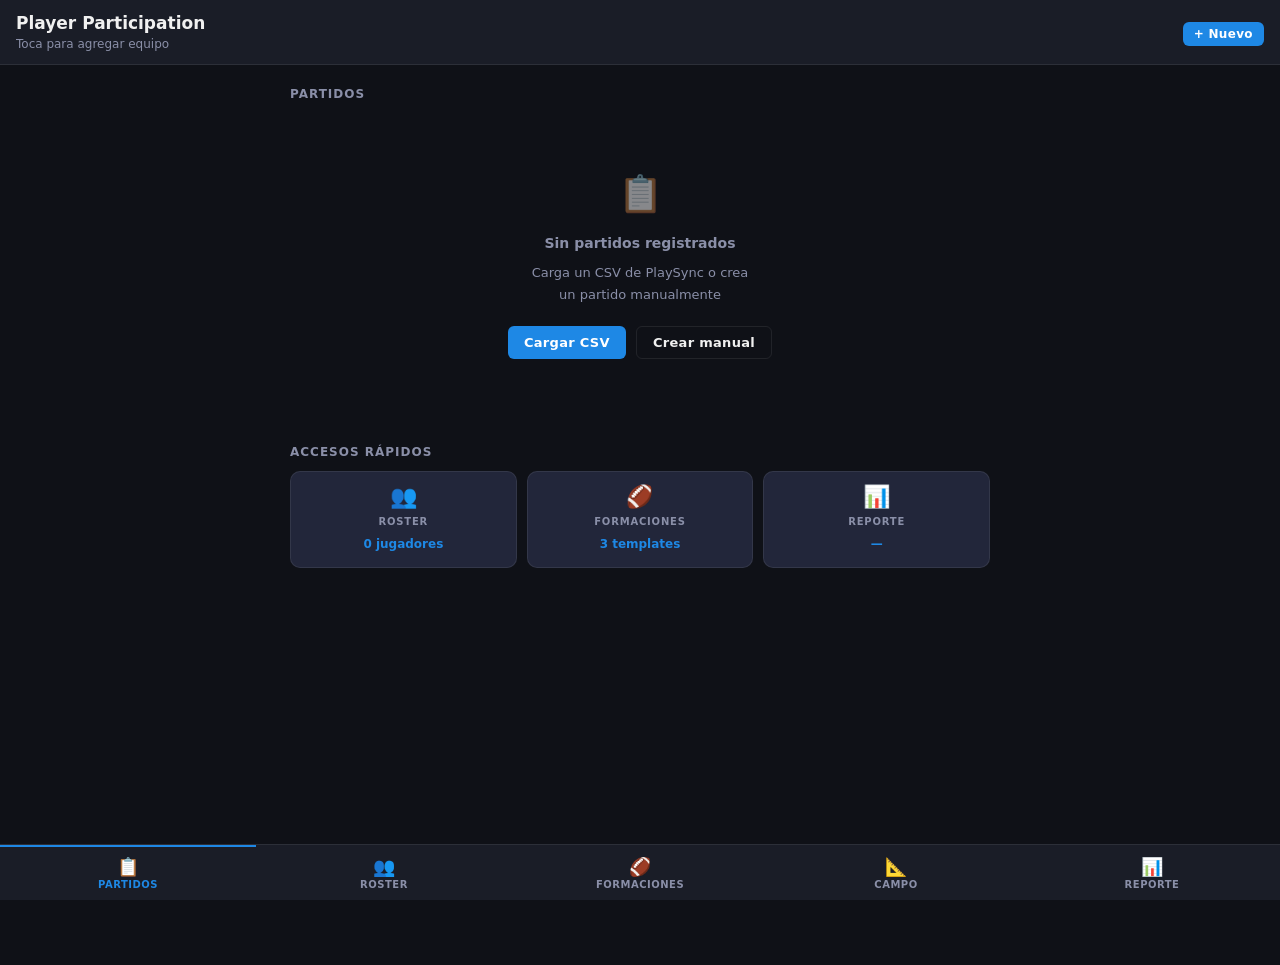
==== index.html @ b18ea70d "Add files via upload" ====
<!DOCTYPE html>
<html lang="es">
<head>
  <meta charset="UTF-8">
  <meta name="viewport" content="width=device-width, initial-scale=1.0, user-scalable=no">
  <title>Player Participation</title>
  <link rel="stylesheet" href="styles.css">
  <style>
    /* ── PAGE-SPECIFIC STYLES ── */

    /* Header */
    .app-header {
      display: flex;
      align-items: center;
      gap: 10px;
      padding: 14px 16px 10px;
      border-bottom: 1px solid var(--border);
      background: var(--bg-panel);
      position: sticky;
      top: 0;
      z-index: 20;
    }
    .app-header-brand { flex: 1; min-width: 0; }
    .app-header-brand h1 {
      font-size: 17px;
      font-weight: 800;
      line-height: 1.1;
      white-space: nowrap;
      overflow: hidden;
      text-overflow: ellipsis;
    }
    .team-name-wrap {
      display: flex;
      align-items: center;
      gap: 4px;
      margin-top: 2px;
    }
    .team-name-display {
      font-size: 12px;
      color: var(--text-muted);
      cursor: pointer;
      border-bottom: 1px dashed transparent;
      transition: border-color .15s;
      white-space: nowrap;
      overflow: hidden;
      text-overflow: ellipsis;
      max-width: 200px;
    }
    .team-name-display:hover { border-bottom-color: var(--text-muted); }
    .team-name-input {
      font-size: 12px;
      padding: 2px 6px;
      background: var(--bg-card);
      border: 1px solid var(--accent);
      border-radius: 4px;
      color: var(--text-primary);
      width: 180px;
    }
    .team-name-input:focus { outline: none; }

    /* Games list */
    .games-section {
      padding: 16px;
      max-width: 700px;
      margin: 0 auto;
      width: 100%;
    }
    .games-section-title {
      font-size: 12px;
      font-weight: 700;
      text-transform: uppercase;
      letter-spacing: 1px;
      color: var(--text-muted);
      margin-bottom: 12px;
    }
    .game-list { display: flex; flex-direction: column; gap: 10px; }

    /* Game card */
    .game-card {
      background: var(--bg-card);
      border-radius: var(--radius-md);
      padding: 14px 15px;
      border: 1px solid var(--border);
      cursor: pointer;
      transition: border-color .2s;
      -webkit-tap-highlight-color: transparent;
    }
    .game-card:hover { border-color: rgba(255,255,255,.18); }
    .game-card.is-current { border-color: var(--accent); }
    .game-card-top {
      display: flex;
      align-items: flex-start;
      justify-content: space-between;
      gap: 10px;
      margin-bottom: 8px;
    }
    .game-card-rival {
      font-size: 15px;
      font-weight: 700;
      line-height: 1.2;
    }
    .game-card-date {
      font-size: 11px;
      color: var(--text-muted);
      white-space: nowrap;
    }
    .game-card-meta {
      display: flex;
      align-items: center;
      gap: 8px;
      flex-wrap: wrap;
      font-size: 12px;
      color: var(--text-muted);
      margin-bottom: 10px;
    }
    .game-card-meta .sep { opacity: .4; }
    .status-dot {
      display: inline-flex;
      align-items: center;
      gap: 4px;
      font-size: 11px;
      font-weight: 700;
    }
    .status-dot::before {
      content: '';
      width: 7px;
      height: 7px;
      border-radius: 50%;
      flex-shrink: 0;
    }
    .status-dot.active::before  { background: var(--warn); }
    .status-dot.done::before    { background: var(--success); }
    .status-dot.active { color: var(--warn); }
    .status-dot.done   { color: var(--success); }

    .progress-bar-wrap {
      height: 4px;
      background: rgba(255,255,255,.08);
      border-radius: 2px;
      margin-bottom: 10px;
      overflow: hidden;
    }
    .progress-bar-fill {
      height: 100%;
      border-radius: 2px;
      background: var(--accent);
      transition: width .3s;
    }
    .progress-bar-fill.full { background: var(--success); }

    .game-card-actions {
      display: flex;
      align-items: center;
      justify-content: space-between;
      gap: 8px;
    }
    .game-card-plays {
      font-size: 12px;
      color: var(--text-muted);
    }
    .game-card-plays strong { color: var(--text-primary); }

    /* Empty state */
    .empty-ctas {
      display: flex;
      gap: 10px;
      justify-content: center;
      margin-top: 1.25rem;
      flex-wrap: wrap;
    }

    /* Quick access */
    .quick-grid {
      display: grid;
      grid-template-columns: repeat(3, 1fr);
      gap: 10px;
      padding: 0 16px 16px;
      max-width: 700px;
      margin: 0 auto;
      width: 100%;
    }
    .quick-card {
      background: var(--bg-card);
      border-radius: var(--radius-md);
      padding: 14px 10px;
      border: 1px solid var(--border);
      display: flex;
      flex-direction: column;
      align-items: center;
      gap: 6px;
      cursor: pointer;
      text-decoration: none;
      color: var(--text-primary);
      transition: border-color .15s;
      -webkit-tap-highlight-color: transparent;
      text-align: center;
    }
    .quick-card:hover { border-color: rgba(255,255,255,.2); }
    .quick-card-icon { font-size: 22px; line-height: 1; }
    .quick-card-label {
      font-size: 10px;
      font-weight: 800;
      text-transform: uppercase;
      letter-spacing: .8px;
      color: var(--text-muted);
    }
    .quick-card-stat {
      font-size: 12px;
      color: var(--accent);
      font-weight: 600;
    }

    /* Modal tabs */
    .modal-tabs {
      display: flex;
      border-radius: var(--radius-sm);
      overflow: hidden;
      border: 1px solid var(--border);
      margin-bottom: 1.25rem;
    }
    .modal-tab-btn {
      flex: 1;
      padding: 8px 12px;
      font-size: 12px;
      font-weight: 700;
      letter-spacing: .3px;
      border: none;
      background: rgba(255,255,255,.04);
      color: var(--text-muted);
      cursor: pointer;
      transition: background .15s, color .15s;
    }
    .modal-tab-btn.active {
      background: var(--accent);
      color: #fff;
    }

    /* Dropzone */
    .dropzone {
      border: 2px dashed rgba(255,255,255,.2);
      border-radius: var(--radius-md);
      padding: 28px 16px;
      text-align: center;
      cursor: pointer;
      transition: border-color .2s, background .2s;
      color: var(--text-muted);
      font-size: 13px;
      line-height: 1.6;
    }
    .dropzone:hover, .dropzone.drag-over {
      border-color: var(--accent);
      background: rgba(30,136,229,.06);
      color: var(--text-primary);
    }
    .dropzone-icon { font-size: 26px; margin-bottom: 8px; }
    .dropzone input[type="file"] { display: none; }

    .file-selected {
      display: flex;
      align-items: center;
      gap: 8px;
      margin-top: 10px;
      padding: 8px 10px;
      background: rgba(67,160,71,.12);
      border: 1px solid rgba(67,160,71,.3);
      border-radius: var(--radius-sm);
      font-size: 12px;
      color: var(--success);
    }
    .file-selected.hidden { display: none; }

    /* Warning box */
    .warning-box {
      background: rgba(251,140,0,.1);
      border: 1px solid rgba(251,140,0,.3);
      border-radius: var(--radius-sm);
      padding: 10px 12px;
      font-size: 12px;
      color: var(--warn);
      margin-top: 10px;
      line-height: 1.6;
    }
    .warning-box.hidden { display: none; }
    .warning-box strong { display: block; margin-bottom: 3px; }

    /* Misc */
    .divider {
      height: 1px;
      background: var(--border);
      margin: 16px 0;
    }
    .section-label {
      font-size: 12px;
      font-weight: 700;
      text-transform: uppercase;
      letter-spacing: 1px;
      color: var(--text-muted);
      padding: 0 16px;
      margin: 16px 0 10px;
      display: block;
      max-width: 700px;
      margin-left: auto;
      margin-right: auto;
    }

    /* iPad landscape: center content */
    @media (min-width: 768px) {
      .games-section { padding: 20px 0; }
      .quick-grid { padding: 0 0 20px; }
      .section-label { padding: 0; }
      .content-center {
        max-width: 700px;
        margin: 0 auto;
        padding: 0 16px;
      }
    }
  </style>
</head>
<body>

  <!-- ══════════════════════════════════
       HEADER
  ══════════════════════════════════ -->
  <header class="app-header">
    <div class="app-header-brand">
      <h1>Player Participation</h1>
      <div class="team-name-wrap">
        <span class="team-name-display" id="team-name-display" onclick="startEditTeamName()" title="Toca para editar">—</span>
        <input type="text" class="team-name-input hidden" id="team-name-input"
               placeholder="Nombre del equipo"
               onblur="saveTeamName()" onkeydown="teamNameKey(event)">
      </div>
    </div>
    <button class="btn btn-primary btn-sm" onclick="openModal()">+ Nuevo</button>
  </header>

  <!-- ══════════════════════════════════
       MAIN CONTENT
  ══════════════════════════════════ -->
  <main class="page-content">

    <!-- Games section -->
    <div class="games-section" id="games-section">
      <div class="games-section-title">Partidos</div>
      <div class="game-list" id="game-list"></div>
    </div>

    <!-- Quick access -->
    <span class="section-label">Accesos rápidos</span>
    <div class="quick-grid">
      <a class="quick-card" href="roster.html">
        <div class="quick-card-icon">👥</div>
        <div class="quick-card-label">Roster</div>
        <div class="quick-card-stat" id="stat-roster">—</div>
      </a>
      <a class="quick-card" href="formations.html">
        <div class="quick-card-icon">🏈</div>
        <div class="quick-card-label">Formaciones</div>
        <div class="quick-card-stat" id="stat-formations">—</div>
      </a>
      <a class="quick-card" href="#" id="quick-report" onclick="goReport(event)">
        <div class="quick-card-icon">📊</div>
        <div class="quick-card-label">Reporte</div>
        <div class="quick-card-stat" id="stat-report">—</div>
      </a>
    </div>

  </main>

  <!-- ══════════════════════════════════
       NAV BAR
  ══════════════════════════════════ -->
  <nav class="nav-bar">
    <button class="nav-tab active" onclick="location.href='index.html'">
      <span class="nav-icon">📋</span>PARTIDOS
    </button>
    <button class="nav-tab" onclick="location.href='roster.html'">
      <span class="nav-icon">👥</span>ROSTER
    </button>
    <button class="nav-tab" onclick="location.href='formations.html'">
      <span class="nav-icon">🏈</span>FORMACIONES
    </button>
    <button class="nav-tab" onclick="goCampo()">
      <span class="nav-icon">📐</span>CAMPO
    </button>
    <button class="nav-tab" onclick="goReport(null)">
      <span class="nav-icon">📊</span>REPORTE
    </button>
  </nav>

  <!-- ══════════════════════════════════
       MODAL — NUEVO PARTIDO
  ══════════════════════════════════ -->
  <div class="modal-overlay hidden" id="modal-new" onclick="modalBgClick(event)">
    <div class="modal-box" style="max-width:460px">

      <button class="modal-close" onclick="closeModal()" aria-label="Cerrar">✕</button>
      <div class="modal-title">Nuevo partido</div>

      <!-- Tabs -->
      <div class="modal-tabs">
        <button class="modal-tab-btn active" id="tab-csv-btn"    onclick="switchTab('csv')">Cargar CSV</button>
        <button class="modal-tab-btn"         id="tab-manual-btn" onclick="switchTab('manual')">Manual</button>
      </div>

      <!-- Shared fields -->
      <div class="form-group">
        <label class="form-label">Nombre del partido *</label>
        <input type="text" id="f-name" placeholder="Ej: Semana 3 vs UACH"
               onkeydown="if(event.key==='Enter')createGame()">
      </div>
      <div class="form-group mt-1">
        <label class="form-label">Rival</label>
        <input type="text" id="f-opponent" placeholder="Ej: UACH Dorados"
               onkeydown="if(event.key==='Enter')createGame()">
      </div>
      <div class="form-group mt-1">
        <label class="form-label">Fecha</label>
        <input type="date" id="f-date">
      </div>

      <!-- CSV tab content -->
      <div id="tab-csv">
        <div class="form-group mt-1">
          <label class="form-label">Archivo CSV de PlaySync</label>
          <div class="dropzone" id="dropzone"
               onclick="document.getElementById('file-input').click()"
               ondragover="onDragOver(event)"
               ondragleave="onDragLeave(event)"
               ondrop="onDrop(event)">
            <div class="dropzone-icon">📂</div>
            <div>Arrastra tu CSV aquí</div>
            <div style="font-size:11px;margin-top:4px;opacity:.7">o toca para seleccionar</div>
            <input type="file" id="file-input" accept=".csv,text/csv" onchange="onFileChange(event)">
          </div>
          <div class="file-selected hidden" id="file-selected">
            <span>✓</span>
            <span id="file-name-display">archivo.csv</span>
          </div>
        </div>
        <div class="warning-box hidden" id="missing-formations-box">
          <strong>⚠️ Formaciones sin template:</strong>
          <span id="missing-formations-list"></span>
          <span style="opacity:.8;font-size:11px;display:block;margin-top:4px">
            Puedes crearlas en Formaciones antes de gradear.
          </span>
        </div>
      </div>

      <!-- Manual tab content -->
      <div id="tab-manual" class="hidden">
        <div class="form-group mt-1">
          <label class="form-label">Cuartos</label>
          <select id="f-quarters">
            <option value="4" selected>4</option>
            <option value="2">2 (medio partido)</option>
            <option value="1">1 (práctica)</option>
          </select>
        </div>
      </div>

      <!-- Actions -->
      <div class="modal-actions">
        <button class="btn btn-ghost" onclick="closeModal()">Cancelar</button>
        <button class="btn btn-primary" id="btn-create" onclick="createGame()">Crear partido</button>
      </div>

    </div>
  </div>

  <!-- ══════════════════════════════════
       TOAST
  ══════════════════════════════════ -->
  <div class="toast" id="toast"></div>

  <!-- ══════════════════════════════════
       SCRIPTS
  ══════════════════════════════════ -->
  <script src="app.js"></script>
  <script>
  'use strict';

  /* ─── State ─── */
  let csvText    = null;   // raw CSV string loaded from file
  let activeTab  = 'csv';

  /* ─── Init ─── */
  document.addEventListener('DOMContentLoaded', () => {
    document.getElementById('f-date').value = todayISO();
    loadTeamName();
    renderGameList();
    updateQuickStats();
  });

  /* ─────────────────────────────────────────────
     TEAM NAME
  ───────────────────────────────────────────── */
  function loadTeamName() {
    const name = localStorage.getItem('pp_team_name') || '';
    document.getElementById('team-name-display').textContent = name || 'Toca para agregar equipo';
  }

  function startEditTeamName() {
    const display = document.getElementById('team-name-display');
    const input   = document.getElementById('team-name-input');
    input.value = localStorage.getItem('pp_team_name') || '';
    display.classList.add('hidden');
    input.classList.remove('hidden');
    input.focus();
    input.select();
  }

  function saveTeamName() {
    const input   = document.getElementById('team-name-input');
    const display = document.getElementById('team-name-display');
    const val     = input.value.trim();
    if (val) localStorage.setItem('pp_team_name', val);
    display.textContent = val || 'Toca para agregar equipo';
    input.classList.add('hidden');
    display.classList.remove('hidden');
  }

  function teamNameKey(e) {
    if (e.key === 'Enter' || e.key === 'Escape') saveTeamName();
  }

  /* ─────────────────────────────────────────────
     RENDER GAME LIST
  ───────────────────────────────────────────── */
  function renderGameList() {
    const games = getGames().slice().sort((a, b) => {
      if (!a.date && !b.date) return 0;
      if (!a.date) return 1;
      if (!b.date) return -1;
      return b.date.localeCompare(a.date);
    });

    const currentGame = getCurrentGame();
    const currentId   = currentGame?.id ?? null;

    const container = document.getElementById('game-list');

    if (!games.length) {
      container.innerHTML = `
        <div class="empty-state">
          <div class="empty-icon">📋</div>
          <div><strong>Sin partidos registrados</strong></div>
          <div style="margin-top:6px;font-size:13px">
            Carga un CSV de PlaySync o crea<br>un partido manualmente
          </div>
          <div class="empty-ctas">
            <button class="btn btn-primary" onclick="openModal('csv')">Cargar CSV</button>
            <button class="btn btn-ghost"   onclick="openModal('manual')">Crear manual</button>
          </div>
        </div>`;
      return;
    }

    container.innerHTML = games.map(g => {
      const plays       = getPlays(g.id);
      const total       = plays.length;
      const withLineup  = plays.filter(p => p.lineup && Object.keys(p.lineup).length > 0).length;
      const pct         = total > 0 ? Math.round((withLineup / total) * 100) : 0;
      const isDone      = total > 0 && withLineup >= total;
      const isCurrent   = g.id === currentId;
      const rival       = g.opponent ? `vs ${g.opponent}` : g.name;
      const dateFmt     = g.date ? formatDate(g.date) : '—';

      return `
        <div class="game-card${isCurrent ? ' is-current' : ''}" onclick="openGame('${g.id}')">
          <div class="game-card-top">
            <div>
              <div class="game-card-rival">${esc(rival)}</div>
              ${g.name !== rival ? `<div style="font-size:12px;color:var(--text-muted);margin-top:2px">${esc(g.name)}</div>` : ''}
            </div>
            <div class="game-card-date">${esc(dateFmt)}</div>
          </div>
          <div class="game-card-meta">
            <span class="status-dot ${isDone ? 'done' : 'active'}">
              ${isDone ? 'Completo' : 'En progreso'}
            </span>
            ${total > 0 ? `<span class="sep">·</span><span>${total} jugada${total !== 1 ? 's' : ''}</span>` : ''}
          </div>
          ${total > 0 ? `
          <div class="progress-bar-wrap">
            <div class="progress-bar-fill${isDone ? ' full' : ''}" style="width:${pct}%"></div>
          </div>` : ''}
          <div class="game-card-actions">
            <span class="game-card-plays">
              ${total > 0
                ? `<strong>${withLineup}</strong> / ${total} con lineup`
                : '<span style="opacity:.5">Sin jugadas</span>'}
            </span>
            <div style="display:flex;gap:8px" onclick="event.stopPropagation()">
              <button class="btn btn-ghost btn-sm" onclick="confirmDelete('${g.id}',event)">🗑</button>
              <button class="btn btn-primary btn-sm" onclick="openGame('${g.id}')">Abrir →</button>
            </div>
          </div>
        </div>`;
    }).join('');
  }

  /* ─────────────────────────────────────────────
     QUICK STATS
  ───────────────────────────────────────────── */
  function updateQuickStats() {
    const rosterCount     = getRoster().length;
    const formationCount  = getFormations().length;
    document.getElementById('stat-roster').textContent =
      rosterCount === 1 ? '1 jugador' : `${rosterCount} jugadores`;
    document.getElementById('stat-formations').textContent =
      formationCount === 1 ? '1 template' : `${formationCount} templates`;

    // Report stat: last game play count
    const games = getGames();
    if (games.length) {
      const last = games[0];
      document.getElementById('stat-report').textContent = last.opponent
        ? `vs ${last.opponent}` : last.name;
      document.getElementById('quick-report').href = `report.html?game=${last.id}`;
    } else {
      document.getElementById('stat-report').textContent = '—';
    }
  }

  /* ─────────────────────────────────────────────
     NAVIGATION
  ───────────────────────────────────────────── */
  function openGame(id) {
    setCurrentGame(id);
    location.href = `grade.html?game=${id}`;
  }

  function goCampo() {
    const game = getCurrentGame();
    if (game) {
      location.href = `grade.html?game=${game.id}`;
    } else {
      const games = getGames();
      if (games.length) {
        openGame(games[0].id);
      } else {
        showToast('Crea un partido primero');
      }
    }
  }

  function goReport(e) {
    if (e) e.preventDefault();
    const games = getGames();
    if (!games.length) { showToast('Sin partidos para reportar'); return; }
    const last  = getGames().slice().sort((a,b) => (b.date||'').localeCompare(a.date||''))[0];
    location.href = `report.html?game=${last.id}`;
  }

  /* ─────────────────────────────────────────────
     MODAL
  ───────────────────────────────────────────── */
  function openModal(tab) {
    resetModal();
    if (tab) switchTab(tab);
    document.getElementById('modal-new').classList.remove('hidden');
    setTimeout(() => document.getElementById('f-name').focus(), 80);
  }

  function closeModal() {
    document.getElementById('modal-new').classList.add('hidden');
    resetModal();
  }

  function modalBgClick(e) {
    if (e.target === document.getElementById('modal-new')) closeModal();
  }

  function resetModal() {
    csvText = null;
    document.getElementById('f-name').value     = '';
    document.getElementById('f-opponent').value = '';
    document.getElementById('f-date').value     = todayISO();
    document.getElementById('f-quarters').value = '4';
    document.getElementById('file-selected').classList.add('hidden');
    document.getElementById('file-name-display').textContent = '';
    document.getElementById('missing-formations-box').classList.add('hidden');
    document.getElementById('missing-formations-list').textContent = '';
    switchTab('csv');
  }

  function switchTab(tab) {
    activeTab = tab;
    document.getElementById('tab-csv').classList.toggle('hidden', tab !== 'csv');
    document.getElementById('tab-manual').classList.toggle('hidden', tab !== 'manual');
    document.getElementById('tab-csv-btn').classList.toggle('active', tab === 'csv');
    document.getElementById('tab-manual-btn').classList.toggle('active', tab === 'manual');
  }

  /* ─────────────────────────────────────────────
     FILE / DRAG & DROP
  ───────────────────────────────────────────── */
  function onDragOver(e) {
    e.preventDefault();
    document.getElementById('dropzone').classList.add('drag-over');
  }
  function onDragLeave(e) {
    document.getElementById('dropzone').classList.remove('drag-over');
  }
  function onDrop(e) {
    e.preventDefault();
    document.getElementById('dropzone').classList.remove('drag-over');
    const file = e.dataTransfer?.files?.[0];
    if (file) readCSVFile(file);
  }
  function onFileChange(e) {
    const file = e.target.files?.[0];
    if (file) readCSVFile(file);
    e.target.value = '';   // reset so same file can be re-selected
  }

  function readCSVFile(file) {
    const reader = new FileReader();
    reader.onload = (e) => {
      let text = e.target.result;
      // Strip BOM if present
      if (text.charCodeAt(0) === 0xFEFF) text = text.slice(1);
      csvText = text;
      document.getElementById('file-name-display').textContent = file.name;
      document.getElementById('file-selected').classList.remove('hidden');
      // Pre-fill name if empty
      if (!document.getElementById('f-name').value.trim()) {
        const base = file.name.replace(/\.csv$/i, '').replace(/_/g, ' ');
        document.getElementById('f-name').value = base;
      }
      checkMissingFormationsPreview(csvText);
    };
    reader.readAsText(file, 'UTF-8');
  }

  function checkMissingFormationsPreview(text) {
    try {
      const plays   = parsePlaySyncCSV(text);
      const missing = checkMissingFormations(plays);
      const box     = document.getElementById('missing-formations-box');
      const list    = document.getElementById('missing-formations-list');
      if (missing.length) {
        list.textContent = missing.map(f => `"${f}"`).join(', ');
        box.classList.remove('hidden');
      } else {
        box.classList.add('hidden');
      }
    } catch { /* ignore parse errors during preview */ }
  }

  /* ─────────────────────────────────────────────
     CREATE GAME
  ───────────────────────────────────────────── */
  function createGame() {
    const name     = document.getElementById('f-name').value.trim();
    const opponent = document.getElementById('f-opponent').value.trim();
    const date     = document.getElementById('f-date').value;

    if (!name) {
      showToast('Ingresa el nombre del partido');
      document.getElementById('f-name').focus();
      return;
    }

    let gameId;

    if (activeTab === 'csv') {
      if (!csvText) {
        showToast('Selecciona un archivo CSV primero');
        return;
      }
      try {
        gameId = createGameFromCSV(csvText, { name, opponent, date });
      } catch (err) {
        showToast('Error al leer el CSV — revisa el formato');
        console.error(err);
        return;
      }
    } else {
      // Manual
      gameId = generateId();
      saveGame({ id: gameId, name, date, opponent, status: 'active' });
      // No plays to save
    }

    closeModal();
    renderGameList();
    updateQuickStats();
    showToast('Partido creado ✓');

    // Navigate automatically
    setTimeout(() => openGame(gameId), 400);
  }

  /* ─────────────────────────────────────────────
     DELETE GAME
  ───────────────────────────────────────────── */
  function confirmDelete(id, e) {
    if (e) e.stopPropagation();
    const game = getGame(id);
    const name = game ? (game.opponent ? `vs ${game.opponent}` : game.name) : 'este partido';
    if (!confirm(`¿Eliminar "${name}"?\nSe borrarán todas sus jugadas y asignaciones.`)) return;
    deleteGame(id);
    renderGameList();
    updateQuickStats();
    showToast('Partido eliminado');
  }

  /* ─────────────────────────────────────────────
     CHECK MISSING FORMATIONS
  ───────────────────────────────────────────── */
  function checkMissingFormations(plays) {
    const csvForms   = [...new Set(plays.map(p => p.formation).filter(Boolean))];
    const savedForms = getFormations().map(f => f.name.toLowerCase().trim());
    return csvForms.filter(f => !savedForms.includes(f.toLowerCase().trim()));
  }

  /* ─────────────────────────────────────────────
     TOAST
  ───────────────────────────────────────────── */
  let _tt;
  function showToast(msg) {
    const el = document.getElementById('toast');
    el.textContent = msg;
    el.classList.add('show');
    clearTimeout(_tt);
    _tt = setTimeout(() => el.classList.remove('show'), 2500);
  }

  /* ─────────────────────────────────────────────
     HELPERS
  ───────────────────────────────────────────── */
  function todayISO() {
    return new Date().toISOString().split('T')[0];
  }

  function esc(s) {
    return String(s)
      .replace(/&/g,'&amp;').replace(/</g,'&lt;')
      .replace(/>/g,'&gt;').replace(/"/g,'&quot;');
  }
  </script>

</body>
</html>
---- styles.css ----
/* ============================================================
   Player Participation — styles.css
   Global styles, components, and utilities
   ============================================================ */

/* ────────────────────────────────────────────
   CSS VARIABLES
──────────────────────────────────────────── */
:root {
  --bg-app:       #0f1117;
  --bg-panel:     #1a1d27;
  --bg-card:      #22263a;
  --bg-field:     #1e3a1e;
  --accent:       #1e88e5;
  --accent-dark:  #1565c0;
  --success:      #43a047;
  --danger:       #e53935;
  --warn:         #fb8c00;
  --text-primary: #f0f0f0;
  --text-muted:   #8a8fa8;
  --border:       rgba(255, 255, 255, 0.08);
  --radius-sm:    6px;
  --radius-md:    10px;
  --radius-lg:    16px;
}

/* ────────────────────────────────────────────
   RESET & BASE
──────────────────────────────────────────── */
*,
*::before,
*::after {
  box-sizing: border-box;
  margin: 0;
  padding: 0;
}

html {
  height: 100%;
  -webkit-text-size-adjust: 100%;
}

body {
  min-height: 100%;
  min-height: 100dvh;
  background: var(--bg-app);
  color: var(--text-primary);
  font-family: system-ui, -apple-system, 'Segoe UI', Helvetica, Arial, sans-serif;
  font-size: 15px;
  line-height: 1.5;
  overflow-x: hidden;
  -webkit-font-smoothing: antialiased;
  -moz-osx-font-smoothing: grayscale;
}

a {
  color: var(--accent);
  text-decoration: none;
}

img {
  max-width: 100%;
  display: block;
}

button {
  cursor: pointer;
  font-family: inherit;
  -webkit-tap-highlight-color: transparent;
}

/* ────────────────────────────────────────────
   PAGE LAYOUT
──────────────────────────────────────────── */
.page-content {
  padding-bottom: 56px;   /* clear fixed nav bar */
  min-height: 100dvh;
}

/* ────────────────────────────────────────────
   NAV BAR (bottom, fixed)
──────────────────────────────────────────── */
.nav-bar {
  position: fixed;
  bottom: 0;
  left: 0;
  right: 0;
  height: 56px;
  background: var(--bg-panel);
  border-top: 1px solid var(--border);
  display: flex;
  align-items: stretch;
  z-index: 50;
}

.nav-tab {
  flex: 1;
  display: flex;
  flex-direction: column;
  align-items: center;
  justify-content: center;
  gap: 3px;
  background: none;
  border: none;
  border-top: 2px solid transparent;
  color: var(--text-muted);
  font-size: 10px;
  font-weight: 700;
  letter-spacing: 0.5px;
  text-transform: uppercase;
  transition: color 0.15s, border-color 0.15s;
  padding: 0 4px;
  -webkit-tap-highlight-color: transparent;
}

.nav-tab .nav-icon {
  font-size: 18px;
  line-height: 1;
}

.nav-tab.active {
  color: var(--accent);
  border-top-color: var(--accent);
}

/* ────────────────────────────────────────────
   CARDS
──────────────────────────────────────────── */
.card {
  background: var(--bg-card);
  border-radius: var(--radius-md);
  padding: 1rem;
  border: 1px solid var(--border);
}

.card + .card {
  margin-top: 0.75rem;
}

.card-header {
  display: flex;
  align-items: center;
  justify-content: space-between;
  margin-bottom: 0.75rem;
}

.card-title {
  font-size: 15px;
  font-weight: 700;
}

/* ────────────────────────────────────────────
   BUTTONS
──────────────────────────────────────────── */
.btn {
  display: inline-flex;
  align-items: center;
  justify-content: center;
  gap: 6px;
  padding: 0.5rem 1rem;
  border: none;
  border-radius: var(--radius-sm);
  font-size: 13px;
  font-weight: 700;
  letter-spacing: 0.3px;
  white-space: nowrap;
  transition: opacity 0.15s, background 0.15s;
  -webkit-tap-highlight-color: transparent;
  text-decoration: none;
  cursor: pointer;
}

.btn:active {
  opacity: 0.65;
}

.btn:disabled {
  opacity: 0.38;
  cursor: not-allowed;
}

.btn-sm {
  padding: 0.3rem 0.7rem;
  font-size: 12px;
}

.btn-lg {
  padding: 0.7rem 1.4rem;
  font-size: 15px;
}

.btn-icon {
  width: 36px;
  height: 36px;
  padding: 0;
  border-radius: var(--radius-sm);
}

.btn-primary {
  background: var(--accent);
  color: #fff;
}

.btn-primary:hover {
  background: var(--accent-dark);
}

.btn-ghost {
  background: transparent;
  border: 1px solid var(--border);
  color: var(--text-primary);
}

.btn-ghost:hover {
  background: rgba(255, 255, 255, 0.06);
}

.btn-danger {
  background: var(--danger);
  color: #fff;
}

.btn-success {
  background: var(--success);
  color: #fff;
}

.btn-warn {
  background: var(--warn);
  color: #fff;
}

/* ────────────────────────────────────────────
   UNIT BADGES
──────────────────────────────────────────── */
.badge {
  display: inline-flex;
  align-items: center;
  padding: 2px 8px;
  border-radius: 4px;
  font-size: 10px;
  font-weight: 700;
  letter-spacing: 0.5px;
  text-transform: uppercase;
}

.badge-ofe {
  background: #1a3a5c;
  color: #64b5f6;
}

.badge-def {
  background: #3a1a1a;
  color: #ef9a9a;
}

.badge-st {
  background: #1a3a1a;
  color: #a5d6a7;
}

/* ────────────────────────────────────────────
   GRADE BUTTONS  (-2 to +2)
──────────────────────────────────────────── */
.grade-btn {
  width: 36px;
  height: 36px;
  border-radius: 50%;
  border: 2px solid var(--border);
  background: rgba(255, 255, 255, 0.06);
  color: var(--text-primary);
  font-size: 12px;
  font-weight: 800;
  display: flex;
  align-items: center;
  justify-content: center;
  cursor: pointer;
  transition: background 0.15s, border-color 0.15s;
  -webkit-tap-highlight-color: transparent;
}

.grade-btn:active {
  opacity: 0.7;
}

.grade-btn.active-neg {
  background: var(--danger);
  border-color: var(--danger);
  color: #fff;
}

.grade-btn.active-pos {
  background: var(--success);
  border-color: var(--success);
  color: #fff;
}

.grade-btn.active-zero {
  background: var(--text-muted);
  border-color: var(--text-muted);
  color: #fff;
}

.grade-row {
  display: flex;
  align-items: center;
  gap: 6px;
}

.grade-label {
  font-size: 11px;
  color: var(--text-muted);
  min-width: 72px;
  font-weight: 600;
}

/* ────────────────────────────────────────────
   MODAL
──────────────────────────────────────────── */
.modal-overlay {
  position: fixed;
  inset: 0;
  background: rgba(0, 0, 0, 0.7);
  z-index: 100;
  display: flex;
  align-items: center;
  justify-content: center;
  padding: 16px;
  backdrop-filter: blur(2px);
  -webkit-backdrop-filter: blur(2px);
}

.modal-overlay.hidden {
  display: none;
}

.modal-box {
  background: var(--bg-panel);
  border-radius: var(--radius-lg);
  padding: 1.5rem;
  width: 100%;
  max-width: 420px;
  max-height: 88dvh;
  overflow-y: auto;
  border: 1px solid rgba(255, 255, 255, 0.1);
  position: relative;
}

.modal-title {
  font-size: 17px;
  font-weight: 700;
  margin-bottom: 1rem;
}

.modal-close {
  position: absolute;
  top: 1rem;
  right: 1rem;
  background: none;
  border: none;
  color: var(--text-muted);
  font-size: 20px;
  line-height: 1;
  cursor: pointer;
  padding: 2px 6px;
}

.modal-close:hover {
  color: var(--text-primary);
}

.modal-actions {
  display: flex;
  gap: 8px;
  justify-content: flex-end;
  margin-top: 1.25rem;
}

/* ────────────────────────────────────────────
   POSITION CHIP (field overlay)
──────────────────────────────────────────── */
.position-chip {
  position: absolute;
  width: 42px;
  height: 42px;
  border-radius: 50%;
  border: 2px solid rgba(255, 255, 255, 0.85);
  background: rgba(0, 0, 0, 0.75);
  display: flex;
  flex-direction: column;
  align-items: center;
  justify-content: center;
  color: #fff;
  cursor: pointer;
  transform: translate(-50%, -50%);
  transition: background 0.15s, border-color 0.15s, box-shadow 0.15s;
  user-select: none;
  -webkit-user-select: none;
  touch-action: none;
  -webkit-tap-highlight-color: transparent;
  z-index: 10;
  text-align: center;
  line-height: 1.2;
}

.position-chip .chip-label {
  font-size: 9px;
  font-weight: 500;
  text-transform: uppercase;
  letter-spacing: 0.2px;
  color: #ffffff;
  text-shadow: none;
  line-height: 1.1;
  max-width: 38px;
  overflow: hidden;
  white-space: nowrap;
  text-overflow: ellipsis;
}

.position-chip .chip-number {
  font-size: 10px;
  font-weight: 600;
  color: #fff;
  line-height: 1.1;
}

.position-chip .chip-name {
  font-size: 8px;
  font-weight: 400;
  color: rgba(255, 255, 255, 0.9);
  line-height: 1.1;
  max-width: 38px;
  overflow: hidden;
  white-space: nowrap;
  text-overflow: ellipsis;
}

.position-chip.assigned {
  background: var(--accent);
  border-color: var(--accent);
}

.position-chip.selected {
  border: 3px solid #ffffff;
  box-shadow: 0 0 0 3px rgba(255, 255, 255, 0.4);
}

.position-chip.dimmed {
  opacity: 0.25;
  pointer-events: none;
}

.position-chip.drag-mode,
.position-chip.move-mode {
  cursor: grab;
  border-style: dashed;
}

.position-chip.drag-mode:active,
.position-chip.move-mode:active {
  cursor: grabbing;
}

/* Delete/unassign indicators */
.chip-x {
  position: absolute;
  top: -4px;
  right: -4px;
  width: 16px;
  height: 16px;
  border-radius: 50%;
  background: var(--danger);
  color: #fff;
  font-size: 9px;
  font-weight: 700;
  display: none;
  align-items: center;
  justify-content: center;
  z-index: 12;
  border: 1.5px solid var(--bg-app);
  cursor: pointer;
}

.position-chip.assigned:not(.dimmed):not(.drag-mode) .chip-x {
  display: flex;
}

/* ────────────────────────────────────────────
   INPUTS & SELECTS
──────────────────────────────────────────── */
input[type="text"],
input[type="number"],
input[type="date"],
input[type="search"],
input[type="email"],
select,
textarea {
  width: 100%;
  background: var(--bg-card);
  border: 1px solid var(--border);
  border-radius: var(--radius-sm);
  padding: 0.5rem 0.75rem;
  color: var(--text-primary);
  font-family: inherit;
  font-size: 14px;
  line-height: 1.4;
  -webkit-appearance: none;
  appearance: none;
  transition: border-color 0.15s;
}

input:focus,
select:focus,
textarea:focus {
  outline: none;
  border-color: var(--accent);
}

input::placeholder,
textarea::placeholder {
  color: var(--text-muted);
}

textarea {
  resize: vertical;
  min-height: 80px;
}

.form-group {
  display: flex;
  flex-direction: column;
  gap: 5px;
}

.form-group + .form-group {
  margin-top: 0.75rem;
}

.form-label {
  font-size: 11px;
  font-weight: 700;
  text-transform: uppercase;
  letter-spacing: 0.5px;
  color: var(--text-muted);
}

/* ────────────────────────────────────────────
   TABLE
──────────────────────────────────────────── */
.table-wrap {
  overflow-x: auto;
  -webkit-overflow-scrolling: touch;
}

table {
  width: 100%;
  border-collapse: collapse;
  font-size: 13px;
}

th {
  background: rgba(255, 255, 255, 0.04);
  padding: 8px 10px;
  text-align: left;
  font-size: 10px;
  text-transform: uppercase;
  letter-spacing: 0.5px;
  color: var(--text-muted);
  font-weight: 700;
  border-bottom: 1px solid var(--border);
  white-space: nowrap;
  position: sticky;
  top: 0;
  z-index: 2;
}

td {
  padding: 9px 10px;
  border-bottom: 1px solid var(--border);
  vertical-align: middle;
}

tr:last-child td {
  border-bottom: none;
}

tr:hover td {
  background: rgba(255, 255, 255, 0.025);
}

/* ────────────────────────────────────────────
   FIELD CONTAINER
──────────────────────────────────────────── */
.field-wrap {
  position: relative;
  width: 100%;
  aspect-ratio: 16 / 9;
  overflow: hidden;
  border-radius: var(--radius-md);
  border: 2px solid rgba(255, 255, 255, 0.1);
  background-color: var(--bg-field);
  background-image: url('35_NCAA_Field_Player_Participation.png');
  background-size: cover;
  background-position: center;
}

.field-wrap::before {
  content: '';
  position: absolute;
  inset: 0;
  background: rgba(0, 0, 0, 0.15);
  z-index: 1;
  pointer-events: none;
}

.field-midline {
  position: absolute;
  top: 50%;
  left: 0;
  right: 0;
  height: 1px;
  background: rgba(255, 255, 255, 0.3);
  z-index: 2;
  pointer-events: none;
}

.field-zone-label {
  position: absolute;
  left: 50%;
  transform: translateX(-50%);
  font-size: 10px;
  font-weight: 800;
  letter-spacing: 3px;
  text-transform: uppercase;
  color: rgba(255, 255, 255, 0.2);
  z-index: 2;
  pointer-events: none;
  white-space: nowrap;
}

.field-zone-label.offense { bottom: 5px; }
.field-zone-label.defense { top: 5px; }

/* ────────────────────────────────────────────
   TOAST / SNACKBAR
──────────────────────────────────────────── */
.toast {
  position: fixed;
  bottom: 68px;
  left: 50%;
  transform: translateX(-50%) translateY(8px);
  background: #1e2438;
  color: #fff;
  padding: 9px 18px;
  border-radius: 20px;
  font-size: 13px;
  z-index: 300;
  opacity: 0;
  transition: opacity 0.25s, transform 0.25s;
  pointer-events: none;
  white-space: nowrap;
  border: 1px solid rgba(255, 255, 255, 0.12);
}

.toast.show {
  opacity: 1;
  transform: translateX(-50%) translateY(0);
}

/* ────────────────────────────────────────────
   EMPTY STATE
──────────────────────────────────────────── */
.empty-state {
  text-align: center;
  color: var(--text-muted);
  padding: 3rem 1.5rem;
  font-size: 14px;
  line-height: 1.7;
}

.empty-state .empty-icon {
  font-size: 36px;
  margin-bottom: 0.5rem;
  opacity: 0.5;
}

/* ────────────────────────────────────────────
   SECTION HEADER
──────────────────────────────────────────── */
.section-header {
  display: flex;
  align-items: center;
  justify-content: space-between;
  padding: 14px 16px 10px;
  gap: 10px;
  flex-wrap: wrap;
}

.section-title {
  font-size: 19px;
  font-weight: 700;
}

/* ────────────────────────────────────────────
   TABS (inline, not nav)
──────────────────────────────────────────── */
.tab-strip {
  display: flex;
  border-radius: var(--radius-sm);
  overflow: hidden;
  border: 1px solid var(--border);
  flex-shrink: 0;
}

.tab-btn {
  flex: 1;
  padding: 6px 12px;
  font-size: 11px;
  font-weight: 700;
  letter-spacing: 0.4px;
  border: none;
  background: rgba(255, 255, 255, 0.04);
  color: var(--text-muted);
  cursor: pointer;
  transition: background 0.15s, color 0.15s;
  -webkit-tap-highlight-color: transparent;
}

.tab-btn.active {
  background: var(--accent);
  color: #fff;
}

.tab-btn.active-def {
  background: var(--danger);
  color: #fff;
}

/* ────────────────────────────────────────────
   PLAY ROW (jugada)
──────────────────────────────────────────── */
.play-row {
  display: flex;
  align-items: center;
  gap: 10px;
  padding: 10px 12px;
  background: var(--bg-card);
  border-radius: var(--radius-sm);
  border: 1px solid var(--border);
  cursor: pointer;
  transition: border-color 0.15s;
  -webkit-tap-highlight-color: transparent;
}

.play-row:hover,
.play-row:active {
  border-color: var(--accent);
}

.play-row.active {
  border-color: var(--accent);
  background: rgba(30, 136, 229, 0.1);
}

.play-row.graded {
  border-left: 3px solid var(--success);
}

.play-number {
  min-width: 28px;
  height: 28px;
  border-radius: 50%;
  background: rgba(255, 255, 255, 0.08);
  display: flex;
  align-items: center;
  justify-content: center;
  font-size: 11px;
  font-weight: 800;
  color: var(--text-muted);
  flex-shrink: 0;
}

.play-info {
  flex: 1;
  min-width: 0;
}

.play-name {
  font-size: 13px;
  font-weight: 600;
  white-space: nowrap;
  overflow: hidden;
  text-overflow: ellipsis;
}

.play-meta {
  font-size: 11px;
  color: var(--text-muted);
  white-space: nowrap;
  overflow: hidden;
  text-overflow: ellipsis;
}

/* ────────────────────────────────────────────
   SCROLLBAR
──────────────────────────────────────────── */
::-webkit-scrollbar {
  width: 4px;
  height: 4px;
}

::-webkit-scrollbar-track {
  background: transparent;
}

::-webkit-scrollbar-thumb {
  background: rgba(255, 255, 255, 0.12);
  border-radius: 4px;
}

/* ────────────────────────────────────────────
   UTILITIES
──────────────────────────────────────────── */
.text-muted   { color: var(--text-muted); }
.text-success { color: var(--success); }
.text-danger  { color: var(--danger); }
.text-warn    { color: var(--warn); }
.text-accent  { color: var(--accent); }

.font-bold  { font-weight: 700; }
.font-sm    { font-size: 12px; }
.font-xs    { font-size: 11px; }

.flex       { display: flex; }
.flex-col   { flex-direction: column; }
.flex-wrap  { flex-wrap: wrap; }
.items-center  { align-items: center; }
.items-start   { align-items: flex-start; }
.justify-between { justify-content: space-between; }
.justify-end     { justify-content: flex-end; }
.justify-center  { justify-content: center; }

.gap-1  { gap: 0.5rem; }
.gap-2  { gap: 1rem; }
.gap-05 { gap: 0.25rem; }

.w-full   { width: 100%; }
.h-full   { height: 100%; }

.mt-1  { margin-top: 0.5rem; }
.mt-2  { margin-top: 1rem; }
.mt-3  { margin-top: 1.5rem; }
.mb-1  { margin-bottom: 0.5rem; }
.mb-2  { margin-bottom: 1rem; }
.ml-auto { margin-left: auto; }

.p-1  { padding: 0.5rem; }
.p-2  { padding: 1rem; }
.px-1 { padding-left: 0.5rem; padding-right: 0.5rem; }
.px-2 { padding-left: 1rem;   padding-right: 1rem; }
.py-1 { padding-top: 0.5rem;  padding-bottom: 0.5rem; }

.rounded    { border-radius: var(--radius-sm); }
.rounded-md { border-radius: var(--radius-md); }
.rounded-lg { border-radius: var(--radius-lg); }

.border      { border: 1px solid var(--border); }
.border-top  { border-top: 1px solid var(--border); }

.overflow-hidden  { overflow: hidden; }
.overflow-y-auto  { overflow-y: auto; }
.overflow-x-auto  { overflow-x: auto; }

.truncate {
  overflow: hidden;
  white-space: nowrap;
  text-overflow: ellipsis;
}

.hidden { display: none !important; }

/* ────────────────────────────────────────────
   TWO-PANEL LAYOUT (iPad landscape)
──────────────────────────────────────────── */
@media (min-width: 768px) {
  .two-panel {
    display: grid;
    grid-template-columns: 60% 40%;
    height: 100dvh;
    overflow: hidden;
  }

  .two-panel > * {
    overflow-y: auto;
    overflow-x: hidden;
  }

  /* On wider screens, side panels can be scrollable */
  .panel-main {
    border-right: 1px solid var(--border);
  }

  .panel-side {
    background: var(--bg-panel);
  }
}

@media (min-width: 1024px) {
  .two-panel {
    grid-template-columns: 65% 35%;
  }
}
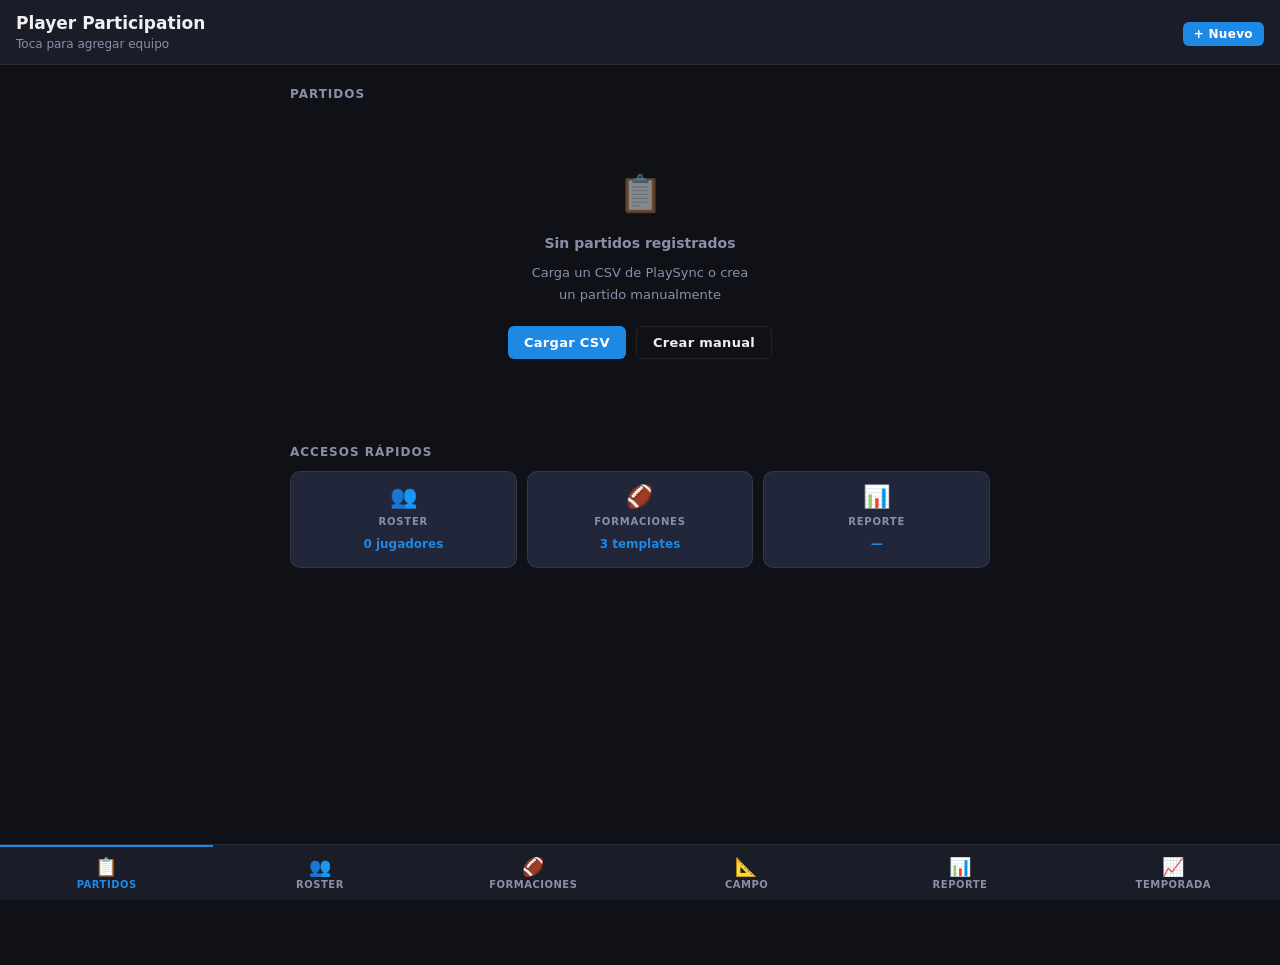
==== commit ebc76a27: "Add files via upload" ====
--- a/index.html
+++ b/index.html
@@ -385,6 +385,9 @@
     </button>
     <button class="nav-tab" onclick="goReport(null)">
       <span class="nav-icon">📊</span>REPORTE
+    </button>
+    <button class="nav-tab" onclick="location.href='season.html'">
+      <span class="nav-icon">📈</span>TEMPORADA
     </button>
   </nav>
 
